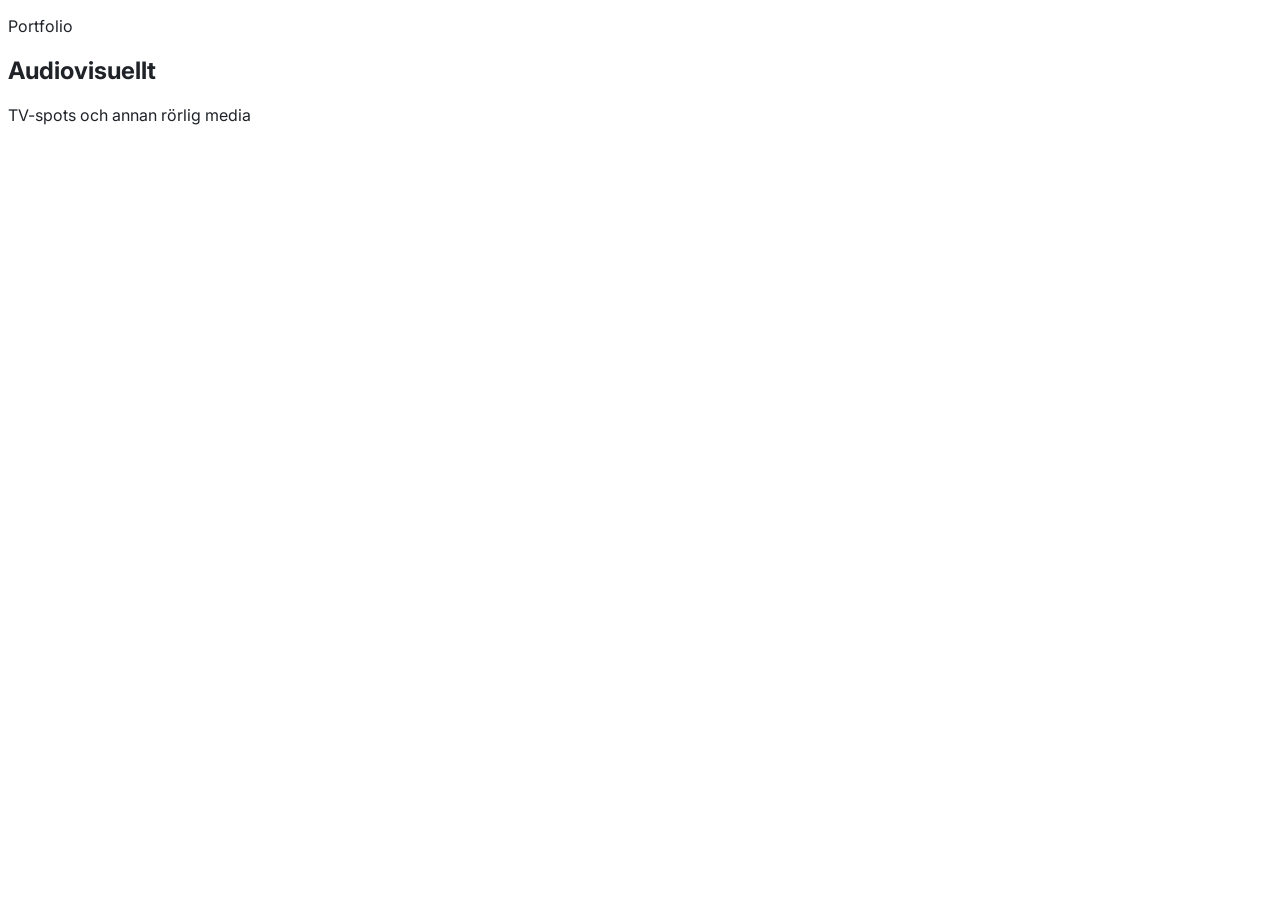
==== audiovisuellt.html @ 68f7f911 "Add files via upload" ====
<!DOCTYPE html>
<html lang="sv">
<head>
<meta charset="UTF-8" />
<meta name="viewport" content="width=device-width, initial-scale=1.0" />
<title>Audiovisuellt | Patxi Barciela</title>
<meta name="description" content="Portfolio: TV-spots och annan rörlig media" />
<link rel="preconnect" href="https://fonts.googleapis.com" />
<link rel="preconnect" href="https://fonts.gstatic.com" crossorigin />
<link href="https://fonts.googleapis.com/css2?family=Inter:wght@400;500;600;700&display=swap" rel="stylesheet" />

<script src="https://cdn.tailwindcss.com"></script>
<script>
  tailwind.config = {
    theme: {
      extend: {
        colors: {
          accent: { DEFAULT: "#0f7d8f", dark: "#0b616f", light: "#e6f3f4" },
          ink: "#1f2328"
        },
        fontFamily: { sans: ["Inter", "ui-sans-serif", "system-ui", "sans-serif"] }
      }
    }
  };
</script>

<link rel="stylesheet" href="css/style.css" />
</head>
<body class="bg-white text-ink antialiased">

<header id="site-header" class="border-b border-gray-100 sticky top-0 bg-white/95 backdrop-blur z-50"></header>

<section class="max-w-6xl mx-auto px-6 pt-16 pb-12">
  <p class="text-accent text-sm font-semibold uppercase tracking-widest mb-3">Portfolio</p>
  <h1 class="text-3xl md:text-4xl font-semibold">Audiovisuellt</h1>
  <p class="text-gray-500 mt-4 max-w-xl">TV-spots och annan rörlig media</p>
</section>

<section class="max-w-6xl mx-auto px-6 pb-24">
  <div id="portfolio-grid" class="grid md:grid-cols-3 gap-8"></div>
</section>

<footer id="site-footer" class="border-t border-gray-100 py-10"></footer>

<div id="lightbox-overlay" class="lightbox-overlay">
  <div class="lightbox-content">
    <button id="lightbox-close" class="lightbox-close" aria-label="Stäng">
      <svg xmlns="http://www.w3.org/2000/svg" class="h-5 w-5" fill="none" viewBox="0 0 24 24" stroke="currentColor" stroke-width="2">
        <path stroke-linecap="round" stroke-linejoin="round" d="M6 18L18 6M6 6l12 12" />
      </svg>
    </button>
    <img id="lightbox-image" src="" alt="" />
    <div id="lightbox-video-wrapper" class="lightbox-video-wrapper hidden">
      <iframe id="lightbox-video" src="" title="Videouppspelning" frameborder="0"
              allow="accelerometer; autoplay; clipboard-write; encrypted-media; gyroscope; picture-in-picture"
              allowfullscreen></iframe>
    </div>
    <p id="lightbox-caption" class="lightbox-caption"></p>
  </div>
</div>

<script src="js/layout.js"></script>
<script src="js/data/audiovisuellt.js"></script>
<script src="js/portfolio-grid.js"></script>
<script src="js/main.js"></script>
</body>
</html>
---- css/style.css ----
/* ==========================================================================
   Estilos personalizados — Portfolio (inspirado en tema Karma)
   Tailwind se encarga del layout/utilidades; aquí solo lo que Tailwind
   puro no resuelve limpiamente (transiciones del lightbox, subrayado
   animado del nav, scrollbar del overlay).
   ========================================================================== */

:root {
  --color-accent: #0f7d8f;      /* Teal principal */
  --color-accent-dark: #0b616f; /* Teal hover/activo */
  --color-ink: #1f2328;         /* Gris casi negro para texto */
  --color-muted: #6b7280;       /* Gris medio para texto secundario */
}

html {
  scroll-behavior: smooth;
}

body {
  font-family: "Inter", ui-sans-serif, system-ui, sans-serif;
  color: var(--color-ink);
}

/* Subrayado animado en los enlaces de navegación */
.nav-link {
  position: relative;
  padding-bottom: 4px;
}

.nav-link::after {
  content: "";
  position: absolute;
  left: 0;
  bottom: 0;
  width: 0%;
  height: 2px;
  background-color: var(--color-accent);
  transition: width 0.25s ease;
}

.nav-link:hover::after {
  width: 100%;
}

.nav-link.is-active {
  color: var(--color-accent-dark);
  font-weight: 600;
}

.nav-link.is-active::after {
  width: 100%;
}

/* Tarjetas de proyecto */
.project-card {
  cursor: pointer;
  transition: transform 0.25s ease, box-shadow 0.25s ease;
}

.project-card:hover {
  transform: translateY(-4px);
  box-shadow: 0 20px 35px -15px rgba(15, 125, 143, 0.25);
}

.project-card img {
  transition: transform 0.4s ease;
}

.project-card:hover img {
  transform: scale(1.04);
}

/* ==========================================================================
   Lightbox
   ========================================================================== */

.lightbox-overlay {
  position: fixed;
  inset: 0;
  background-color: rgba(15, 18, 20, 0.92);
  display: flex;
  align-items: center;
  justify-content: center;
  padding: 1.5rem;
  z-index: 100;
  opacity: 0;
  visibility: hidden;
  transition: opacity 0.25s ease, visibility 0.25s ease;
}

.lightbox-overlay.is-open {
  opacity: 1;
  visibility: visible;
}

.lightbox-content {
  position: relative;
  max-width: 90vw;
  max-height: 85vh;
  transform: scale(0.94);
  transition: transform 0.25s ease;
}

.lightbox-overlay.is-open .lightbox-content {
  transform: scale(1);
}

.lightbox-content img {
  max-width: 90vw;
  max-height: 85vh;
  display: block;
  border-radius: 2px;
  box-shadow: 0 25px 60px rgba(0, 0, 0, 0.5);
}

.lightbox-caption {
  color: #e5e7eb;
  text-align: center;
  margin-top: 0.75rem;
  font-size: 0.875rem;
  letter-spacing: 0.02em;
}

.lightbox-close {
  position: absolute;
  top: -2.75rem;
  right: 0;
  color: #f9fafb;
  width: 2.25rem;
  height: 2.25rem;
  display: flex;
  align-items: center;
  justify-content: center;
  border: 1px solid rgba(249, 250, 251, 0.4);
  border-radius: 9999px;
  transition: background-color 0.2s ease, border-color 0.2s ease;
}

.lightbox-close:hover {
  background-color: var(--color-accent);
  border-color: var(--color-accent);
}

.lightbox-content img.hidden {
  display: none;
}

.lightbox-video-wrapper {
  position: relative;
  width: min(90vw, 960px);
  aspect-ratio: 16 / 9;
}

.lightbox-video-wrapper.hidden {
  display: none;
}

.lightbox-video-wrapper iframe {
  position: absolute;
  inset: 0;
  width: 100%;
  height: 100%;
  border-radius: 2px;
  box-shadow: 0 25px 60px rgba(0, 0, 0, 0.5);
}

/* ==========================================================================
   Ajustes de tamaño — páginas de texto largo
   (Om mig, Utbildning, Erfarenhet)
   ========================================================================== */

/* Titular grande de cada página, un pelín más pequeño */
section.max-w-4xl > h1 {
  font-size: 1.75rem;
}

@media (min-width: 768px) {
  section.max-w-4xl > h1 {
    font-size: 2rem;
  }
}

/* Headers de sección (Examina, Övriga kurser, Datakunskaper), más grandes
   para distinguirse de los items de las listas */
h3.text-accent-dark.uppercase {
  font-size: 1rem;
}

/* Subheaders (Högskolestudier, Yrkesutbildningar), a juego con lo anterior */
h4.font-semibold.mb-3 {
  font-size: 1.0625rem;
}
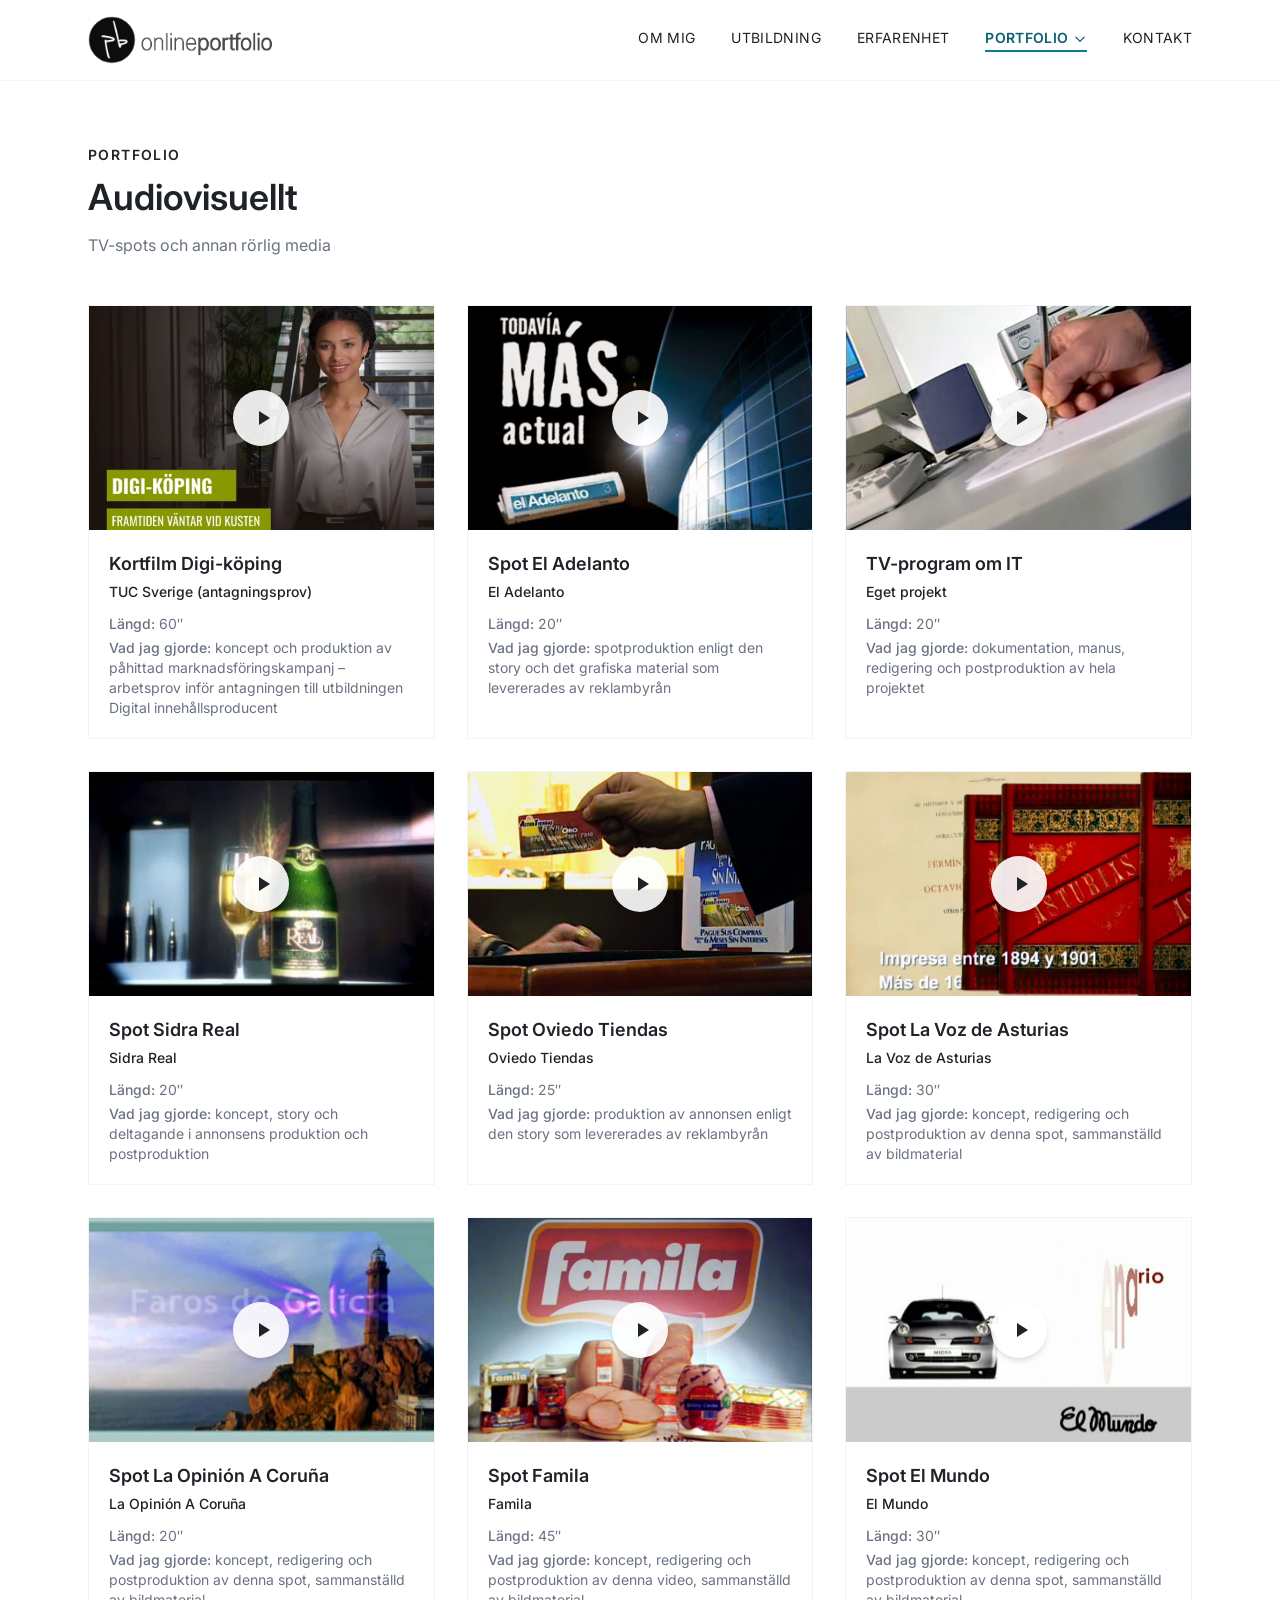
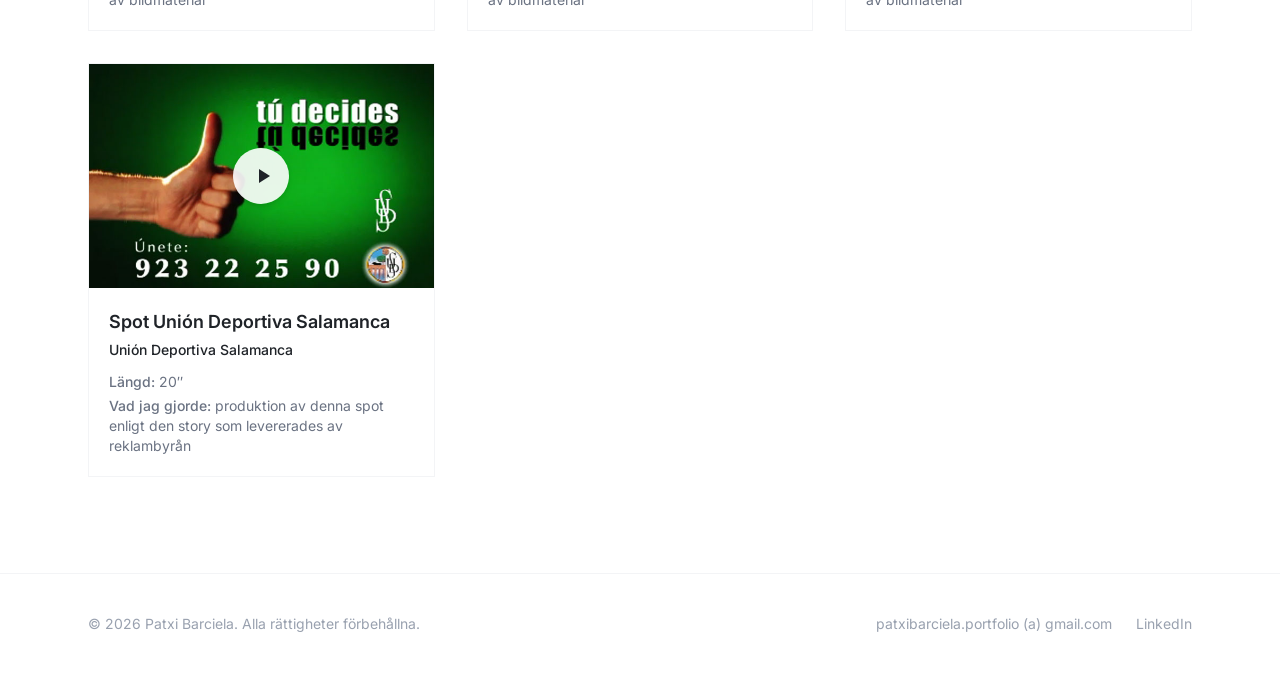
==== commit 262254f3: "Actualizados todos los archivos HTML a CSS estatico" ====
--- a/audiovisuellt.html
+++ b/audiovisuellt.html
@@ -1,67 +1,104 @@
-<!DOCTYPE html>
+<!doctype html>
 <html lang="sv">
-<head>
-<meta charset="UTF-8" />
-<meta name="viewport" content="width=device-width, initial-scale=1.0" />
-<title>Audiovisuellt | Patxi Barciela</title>
-<meta name="description" content="Portfolio: TV-spots och annan rörlig media" />
-<link rel="preconnect" href="https://fonts.googleapis.com" />
-<link rel="preconnect" href="https://fonts.gstatic.com" crossorigin />
-<link href="https://fonts.googleapis.com/css2?family=Inter:wght@400;500;600;700&display=swap" rel="stylesheet" />
+  <head>
+    <meta charset="UTF-8" />
+    <meta name="viewport" content="width=device-width, initial-scale=1.0" />
+    <title>Audiovisuellt | Patxi Barciela</title>
+    <meta
+      name="description"
+      content="Portfolio: TV-spots och annan rörlig media"
+    />
+    <link rel="preconnect" href="https://fonts.googleapis.com" />
+    <link rel="preconnect" href="https://fonts.gstatic.com" crossorigin />
+    <link
+      href="https://fonts.googleapis.com/css2?family=Inter:wght@400;500;600;700&display=swap"
+      rel="stylesheet"
+    />
 
-<script src="https://cdn.tailwindcss.com"></script>
-<script>
-  tailwind.config = {
-    theme: {
-      extend: {
-        colors: {
-          accent: { DEFAULT: "#0f7d8f", dark: "#0b616f", light: "#e6f3f4" },
-          ink: "#1f2328"
+    <link rel="stylesheet" href="./output.css" />
+    <script>
+      tailwind.config = {
+        theme: {
+          extend: {
+            colors: {
+              accent: { DEFAULT: "#0f7d8f", dark: "#0b616f", light: "#e6f3f4" },
+              ink: "#1f2328",
+            },
+            fontFamily: {
+              sans: ["Inter", "ui-sans-serif", "system-ui", "sans-serif"],
+            },
+          },
         },
-        fontFamily: { sans: ["Inter", "ui-sans-serif", "system-ui", "sans-serif"] }
-      }
-    }
-  };
-</script>
+      };
+    </script>
 
-<link rel="stylesheet" href="css/style.css" />
-</head>
-<body class="bg-white text-ink antialiased">
+    <link rel="stylesheet" href="css/style.css" />
+  </head>
+  <body class="bg-white text-ink antialiased">
+    <header
+      id="site-header"
+      class="border-b border-gray-100 sticky top-0 bg-white/95 backdrop-blur z-50"
+    ></header>
 
-<header id="site-header" class="border-b border-gray-100 sticky top-0 bg-white/95 backdrop-blur z-50"></header>
+    <section class="max-w-6xl mx-auto px-6 pt-16 pb-12">
+      <p
+        class="text-accent text-sm font-semibold uppercase tracking-widest mb-3"
+      >
+        Portfolio
+      </p>
+      <h1 class="text-3xl md:text-4xl font-semibold">Audiovisuellt</h1>
+      <p class="text-gray-500 mt-4 max-w-xl">TV-spots och annan rörlig media</p>
+    </section>
 
-<section class="max-w-6xl mx-auto px-6 pt-16 pb-12">
-  <p class="text-accent text-sm font-semibold uppercase tracking-widest mb-3">Portfolio</p>
-  <h1 class="text-3xl md:text-4xl font-semibold">Audiovisuellt</h1>
-  <p class="text-gray-500 mt-4 max-w-xl">TV-spots och annan rörlig media</p>
-</section>
+    <section class="max-w-6xl mx-auto px-6 pb-24">
+      <div id="portfolio-grid" class="grid md:grid-cols-3 gap-8"></div>
+    </section>
 
-<section class="max-w-6xl mx-auto px-6 pb-24">
-  <div id="portfolio-grid" class="grid md:grid-cols-3 gap-8"></div>
-</section>
+    <footer id="site-footer" class="border-t border-gray-100 py-10"></footer>
 
-<footer id="site-footer" class="border-t border-gray-100 py-10"></footer>
+    <div id="lightbox-overlay" class="lightbox-overlay">
+      <div class="lightbox-content">
+        <button id="lightbox-close" class="lightbox-close" aria-label="Stäng">
+          <svg
+            xmlns="http://www.w3.org/2000/svg"
+            class="h-5 w-5"
+            fill="none"
+            viewBox="0 0 24 24"
+            stroke="currentColor"
+            stroke-width="2"
+          >
+            <path
+              stroke-linecap="round"
+              stroke-linejoin="round"
+              d="M6 18L18 6M6 6l12 12"
+            />
+          </svg>
+        </button>
+        <img id="lightbox-image" src="" alt="" />
+        <div id="lightbox-video-wrapper" class="lightbox-video-wrapper hidden">
+          <iframe
+            id="lightbox-video"
+            src=""
+            title="Videouppspelning"
+            frameborder="0"
+            allow="
+              accelerometer;
+              autoplay;
+              clipboard-write;
+              encrypted-media;
+              gyroscope;
+              picture-in-picture;
+            "
+            allowfullscreen
+          ></iframe>
+        </div>
+        <p id="lightbox-caption" class="lightbox-caption"></p>
+      </div>
+    </div>
 
-<div id="lightbox-overlay" class="lightbox-overlay">
-  <div class="lightbox-content">
-    <button id="lightbox-close" class="lightbox-close" aria-label="Stäng">
-      <svg xmlns="http://www.w3.org/2000/svg" class="h-5 w-5" fill="none" viewBox="0 0 24 24" stroke="currentColor" stroke-width="2">
-        <path stroke-linecap="round" stroke-linejoin="round" d="M6 18L18 6M6 6l12 12" />
-      </svg>
-    </button>
-    <img id="lightbox-image" src="" alt="" />
-    <div id="lightbox-video-wrapper" class="lightbox-video-wrapper hidden">
-      <iframe id="lightbox-video" src="" title="Videouppspelning" frameborder="0"
-              allow="accelerometer; autoplay; clipboard-write; encrypted-media; gyroscope; picture-in-picture"
-              allowfullscreen></iframe>
-    </div>
-    <p id="lightbox-caption" class="lightbox-caption"></p>
-  </div>
-</div>
-
-<script src="js/layout.js"></script>
-<script src="js/data/audiovisuellt.js"></script>
-<script src="js/portfolio-grid.js"></script>
-<script src="js/main.js"></script>
-</body>
+    <script src="js/layout.js"></script>
+    <script src="js/data/audiovisuellt.js"></script>
+    <script src="js/portfolio-grid.js"></script>
+    <script src="js/main.js"></script>
+  </body>
 </html>
--- a/output.css
+++ b/output.css
@@ -0,0 +1,2 @@
+/*! tailwindcss v4.3.3 | MIT License | https://tailwindcss.com */
+@layer properties{@supports (((-webkit-hyphens:none)) and (not (margin-trim:inline))) or ((-moz-orient:inline) and (not (color:rgb(from red r g b)))){*,:before,:after,::backdrop{--tw-translate-x:0;--tw-translate-y:0;--tw-translate-z:0;--tw-space-y-reverse:0;--tw-border-style:solid;--tw-leading:initial;--tw-font-weight:initial;--tw-tracking:initial;--tw-shadow:0 0 #0000;--tw-shadow-color:initial;--tw-shadow-alpha:100%;--tw-inset-shadow:0 0 #0000;--tw-inset-shadow-color:initial;--tw-inset-shadow-alpha:100%;--tw-ring-color:initial;--tw-ring-shadow:0 0 #0000;--tw-inset-ring-color:initial;--tw-inset-ring-shadow:0 0 #0000;--tw-ring-inset:initial;--tw-ring-offset-width:0px;--tw-ring-offset-color:#fff;--tw-ring-offset-shadow:0 0 #0000;--tw-backdrop-blur:initial;--tw-backdrop-brightness:initial;--tw-backdrop-contrast:initial;--tw-backdrop-grayscale:initial;--tw-backdrop-hue-rotate:initial;--tw-backdrop-invert:initial;--tw-backdrop-opacity:initial;--tw-backdrop-saturate:initial;--tw-backdrop-sepia:initial;--tw-duration:initial;--tw-scale-x:1;--tw-scale-y:1;--tw-scale-z:1}}}@layer theme{:root,:host{--font-sans:-apple-system, BlinkMacSystemFont, "Segoe UI", Roboto, "Helvetica Neue", "Noto Sans", Arial, sans-serif, "Apple Color Emoji", "Segoe UI Emoji", "Segoe UI Symbol", "Noto Color Emoji";--font-mono:ui-monospace, SFMono-Regular, Menlo, Monaco, Consolas, "Liberation Mono", "Courier New", monospace;--color-red-600:oklch(57.7% .245 27.325);--color-gray-100:oklch(96.7% .003 264.542);--color-gray-200:oklch(92.8% .006 264.531);--color-gray-400:oklch(70.7% .022 261.325);--color-gray-500:oklch(55.1% .027 264.364);--color-gray-600:oklch(44.6% .03 256.802);--color-white:#fff;--spacing:.25rem;--container-lg:32rem;--container-xl:36rem;--container-2xl:42rem;--container-3xl:48rem;--container-4xl:56rem;--container-6xl:72rem;--text-sm:.875rem;--text-sm--line-height:calc(1.25 / .875);--text-base:1rem;--text-base--line-height:calc(1.5 / 1);--text-lg:1.125rem;--text-lg--line-height:calc(1.75 / 1.125);--text-2xl:1.5rem;--text-2xl--line-height:calc(2 / 1.5);--text-3xl:1.875rem;--text-3xl--line-height:calc(2.25 / 1.875);--text-4xl:2.25rem;--text-4xl--line-height:calc(2.5 / 2.25);--text-5xl:3rem;--text-5xl--line-height:1;--font-weight-medium:500;--font-weight-semibold:600;--tracking-normal:0em;--tracking-wide:.025em;--tracking-widest:.1em;--leading-tight:1.25;--leading-relaxed:1.625;--default-transition-duration:.15s;--default-transition-timing-function:cubic-bezier(.4, 0, .2, 1);--default-font-family:var(--font-sans);--default-mono-font-family:var(--font-mono)}}@layer base{*,:after,:before,::backdrop{box-sizing:border-box;border:0 solid;margin:0;padding:0}::file-selector-button{box-sizing:border-box;border:0 solid;margin:0;padding:0}html,:host{-webkit-text-size-adjust:100%;tab-size:4;line-height:1.5;font-family:var(--default-font-family,-apple-system, BlinkMacSystemFont, "Segoe UI", Roboto, "Helvetica Neue", "Noto Sans", Arial, sans-serif, "Apple Color Emoji", "Segoe UI Emoji", "Segoe UI Symbol", "Noto Color Emoji");font-feature-settings:var(--default-font-feature-settings,normal);font-variation-settings:var(--default-font-variation-settings,normal);-webkit-tap-highlight-color:transparent}hr{height:0;color:inherit;border-top-width:1px}abbr:where([title]){-webkit-text-decoration:underline dotted;text-decoration:underline dotted}h1,h2,h3,h4,h5,h6{font-size:inherit;font-weight:inherit}a{color:inherit;-webkit-text-decoration:inherit;-webkit-text-decoration:inherit;-webkit-text-decoration:inherit;text-decoration:inherit}b,strong{font-weight:bolder}code,kbd,samp,pre{font-family:var(--default-mono-font-family,ui-monospace, SFMono-Regular, Menlo, Monaco, Consolas, "Liberation Mono", "Courier New", monospace);font-feature-settings:var(--default-mono-font-feature-settings,normal);font-variation-settings:var(--default-mono-font-variation-settings,normal);font-size:1em}small{font-size:80%}sub,sup{vertical-align:baseline;font-size:75%;line-height:0;position:relative}sub{bottom:-.25em}sup{top:-.5em}table{text-indent:0;border-color:inherit;border-collapse:collapse}:-moz-focusring:where(:not(iframe)){outline:auto}progress{vertical-align:baseline}summary{display:list-item}ol,ul,menu{list-style:none}img,svg,video,canvas,audio,iframe,embed,object{vertical-align:middle;display:block}img,video{max-width:100%;height:auto}button,input,select,optgroup,textarea{font:inherit;font-feature-settings:inherit;font-variation-settings:inherit;letter-spacing:inherit;color:inherit;opacity:1;background-color:#0000;border-radius:0}::file-selector-button{font:inherit;font-feature-settings:inherit;font-variation-settings:inherit;letter-spacing:inherit;color:inherit;opacity:1;background-color:#0000;border-radius:0}:where(select:is([multiple],[size])) optgroup{font-weight:bolder}:where(select:is([multiple],[size])) optgroup option{padding-inline-start:20px}::file-selector-button{margin-inline-end:4px}::placeholder{opacity:1}@supports (not ((-webkit-appearance:-apple-pay-button))) or (contain-intrinsic-size:1px){::placeholder{color:currentColor}@supports (color:color-mix(in lab, red, red)){::placeholder{color:color-mix(in oklab, currentcolor 50%, transparent)}}}textarea{resize:vertical}::-webkit-search-decoration{-webkit-appearance:none}::-webkit-date-and-time-value{min-height:1lh;text-align:inherit}::-webkit-datetime-edit{display:inline-flex}::-webkit-datetime-edit-fields-wrapper{padding:0}::-webkit-datetime-edit{padding-block:0}::-webkit-datetime-edit-year-field{padding-block:0}::-webkit-datetime-edit-month-field{padding-block:0}::-webkit-datetime-edit-day-field{padding-block:0}::-webkit-datetime-edit-hour-field{padding-block:0}::-webkit-datetime-edit-minute-field{padding-block:0}::-webkit-datetime-edit-second-field{padding-block:0}::-webkit-datetime-edit-millisecond-field{padding-block:0}::-webkit-datetime-edit-meridiem-field{padding-block:0}::-webkit-calendar-picker-indicator{line-height:1}:-moz-ui-invalid{box-shadow:none}button,input:where([type=button],[type=reset],[type=submit]){appearance:button}::file-selector-button{appearance:button}::-webkit-inner-spin-button{height:auto}::-webkit-outer-spin-button{height:auto}[hidden]:where(:not([hidden=until-found])){display:none!important}}@layer components;@layer utilities{.invisible{visibility:hidden}.absolute{position:absolute}.relative{position:relative}.sticky{position:sticky}.inset-0{inset:0}.top-0{top:0}.top-full{top:100%}.left-1\/2{left:50%}.z-50{z-index:50}.container{width:100%}@media (min-width:40rem){.container{max-width:40rem}}@media (min-width:48rem){.container{max-width:48rem}}@media (min-width:64rem){.container{max-width:64rem}}@media (min-width:80rem){.container{max-width:80rem}}@media (min-width:96rem){.container{max-width:96rem}}.mx-auto{margin-inline:auto}.mt-0\.5{margin-top:calc(var(--spacing) * .5)}.mt-1{margin-top:var(--spacing)}.mt-2{margin-top:calc(var(--spacing) * 2)}.mt-3{margin-top:calc(var(--spacing) * 3)}.mt-4{margin-top:calc(var(--spacing) * 4)}.mt-8{margin-top:calc(var(--spacing) * 8)}.mt-14{margin-top:calc(var(--spacing) * 14)}.mb-1{margin-bottom:var(--spacing)}.mb-2{margin-bottom:calc(var(--spacing) * 2)}.mb-3{margin-bottom:calc(var(--spacing) * 3)}.mb-4{margin-bottom:calc(var(--spacing) * 4)}.mb-6{margin-bottom:calc(var(--spacing) * 6)}.mb-8{margin-bottom:calc(var(--spacing) * 8)}.mb-10{margin-bottom:calc(var(--spacing) * 10)}.mb-12{margin-bottom:calc(var(--spacing) * 12)}.mb-16{margin-bottom:calc(var(--spacing) * 16)}.ml-1{margin-left:var(--spacing)}.block{display:block}.flex{display:flex}.grid{display:grid}.hidden{display:none}.inline{display:inline}.inline-block{display:inline-block}.aspect-\[4\/3\]{aspect-ratio:4/3}.h-3\.5{height:calc(var(--spacing) * 3.5)}.h-5{height:calc(var(--spacing) * 5)}.h-6{height:calc(var(--spacing) * 6)}.h-12{height:calc(var(--spacing) * 12)}.h-14{height:calc(var(--spacing) * 14)}.h-20{height:calc(var(--spacing) * 20)}.h-56{height:calc(var(--spacing) * 56)}.h-64{height:calc(var(--spacing) * 64)}.h-full{height:100%}.w-3\.5{width:calc(var(--spacing) * 3.5)}.w-5{width:calc(var(--spacing) * 5)}.w-6{width:calc(var(--spacing) * 6)}.w-14{width:calc(var(--spacing) * 14)}.w-64{width:calc(var(--spacing) * 64)}.w-auto{width:auto}.w-full{width:100%}.max-w-2xl{max-width:var(--container-2xl)}.max-w-3xl{max-width:var(--container-3xl)}.max-w-4xl{max-width:var(--container-4xl)}.max-w-6xl{max-width:var(--container-6xl)}.max-w-lg{max-width:var(--container-lg)}.max-w-xl{max-width:var(--container-xl)}.-translate-x-1\/2{--tw-translate-x:calc(calc(1 / 2 * 100%) * -1);translate:var(--tw-translate-x) var(--tw-translate-y)}.translate-y-1{--tw-translate-y:var(--spacing);translate:var(--tw-translate-x) var(--tw-translate-y)}.cursor-pointer{cursor:pointer}.flex-col{flex-direction:column}.items-center{align-items:center}.justify-between{justify-content:space-between}.justify-center{justify-content:center}.justify-end{justify-content:flex-end}.gap-1{gap:var(--spacing)}.gap-4{gap:calc(var(--spacing) * 4)}.gap-6{gap:calc(var(--spacing) * 6)}.gap-8{gap:calc(var(--spacing) * 8)}.gap-9{gap:calc(var(--spacing) * 9)}.gap-14{gap:calc(var(--spacing) * 14)}:where(.space-y-1>:not(:last-child)){--tw-space-y-reverse:0;margin-block-start:calc(var(--spacing) * var(--tw-space-y-reverse));margin-block-end:calc(var(--spacing) * calc(1 - var(--tw-space-y-reverse)))}:where(.space-y-2>:not(:last-child)){--tw-space-y-reverse:0;margin-block-start:calc(calc(var(--spacing) * 2) * var(--tw-space-y-reverse));margin-block-end:calc(calc(var(--spacing) * 2) * calc(1 - var(--tw-space-y-reverse)))}:where(.space-y-3>:not(:last-child)){--tw-space-y-reverse:0;margin-block-start:calc(calc(var(--spacing) * 3) * var(--tw-space-y-reverse));margin-block-end:calc(calc(var(--spacing) * 3) * calc(1 - var(--tw-space-y-reverse)))}:where(.space-y-5>:not(:last-child)){--tw-space-y-reverse:0;margin-block-start:calc(calc(var(--spacing) * 5) * var(--tw-space-y-reverse));margin-block-end:calc(calc(var(--spacing) * 5) * calc(1 - var(--tw-space-y-reverse)))}:where(.space-y-6>:not(:last-child)){--tw-space-y-reverse:0;margin-block-start:calc(calc(var(--spacing) * 6) * var(--tw-space-y-reverse));margin-block-end:calc(calc(var(--spacing) * 6) * calc(1 - var(--tw-space-y-reverse)))}:where(.space-y-8>:not(:last-child)){--tw-space-y-reverse:0;margin-block-start:calc(calc(var(--spacing) * 8) * var(--tw-space-y-reverse));margin-block-end:calc(calc(var(--spacing) * 8) * calc(1 - var(--tw-space-y-reverse)))}.overflow-hidden{overflow:hidden}.rounded-full{border-radius:3.40282e38px}.border{border-style:var(--tw-border-style);border-width:1px}.border-t{border-top-style:var(--tw-border-style);border-top-width:1px}.border-b{border-bottom-style:var(--tw-border-style);border-bottom-width:1px}.border-l-2{border-left-style:var(--tw-border-style);border-left-width:2px}.border-gray-100{border-color:var(--color-gray-100)}.border-gray-200{border-color:var(--color-gray-200)}.bg-white{background-color:var(--color-white)}.bg-white\/90{background-color:#ffffffe6}@supports (color:color-mix(in lab, red, red)){.bg-white\/90{background-color:color-mix(in oklab, var(--color-white) 90%, transparent)}}.bg-white\/95{background-color:#fffffff2}@supports (color:color-mix(in lab, red, red)){.bg-white\/95{background-color:color-mix(in oklab, var(--color-white) 95%, transparent)}}.object-cover{object-fit:cover}.p-2{padding:calc(var(--spacing) * 2)}.p-5{padding:calc(var(--spacing) * 5)}.p-8{padding:calc(var(--spacing) * 8)}.px-4{padding-inline:calc(var(--spacing) * 4)}.px-5{padding-inline:calc(var(--spacing) * 5)}.px-6{padding-inline:calc(var(--spacing) * 6)}.py-2{padding-block:calc(var(--spacing) * 2)}.py-3{padding-block:calc(var(--spacing) * 3)}.py-10{padding-block:calc(var(--spacing) * 10)}.pt-3{padding-top:calc(var(--spacing) * 3)}.pt-4{padding-top:calc(var(--spacing) * 4)}.pt-16{padding-top:calc(var(--spacing) * 16)}.pt-24{padding-top:calc(var(--spacing) * 24)}.pb-6{padding-bottom:calc(var(--spacing) * 6)}.pb-12{padding-bottom:calc(var(--spacing) * 12)}.pb-20{padding-bottom:calc(var(--spacing) * 20)}.pb-24{padding-bottom:calc(var(--spacing) * 24)}.pl-4{padding-left:calc(var(--spacing) * 4)}.pl-6{padding-left:calc(var(--spacing) * 6)}.text-center{text-align:center}.text-2xl{font-size:var(--text-2xl);line-height:var(--tw-leading,var(--text-2xl--line-height))}.text-3xl{font-size:var(--text-3xl);line-height:var(--tw-leading,var(--text-3xl--line-height))}.text-4xl{font-size:var(--text-4xl);line-height:var(--tw-leading,var(--text-4xl--line-height))}.text-base{font-size:var(--text-base);line-height:var(--tw-leading,var(--text-base--line-height))}.text-lg{font-size:var(--text-lg);line-height:var(--tw-leading,var(--text-lg--line-height))}.text-sm{font-size:var(--text-sm);line-height:var(--tw-leading,var(--text-sm--line-height))}.leading-relaxed{--tw-leading:var(--leading-relaxed);line-height:var(--leading-relaxed)}.leading-tight{--tw-leading:var(--leading-tight);line-height:var(--leading-tight)}.font-medium{--tw-font-weight:var(--font-weight-medium);font-weight:var(--font-weight-medium)}.font-semibold{--tw-font-weight:var(--font-weight-semibold);font-weight:var(--font-weight-semibold)}.tracking-normal{--tw-tracking:var(--tracking-normal);letter-spacing:var(--tracking-normal)}.tracking-wide{--tw-tracking:var(--tracking-wide);letter-spacing:var(--tracking-wide)}.tracking-widest{--tw-tracking:var(--tracking-widest);letter-spacing:var(--tracking-widest)}.text-gray-400{color:var(--color-gray-400)}.text-gray-500{color:var(--color-gray-500)}.text-gray-600{color:var(--color-gray-600)}.text-red-600{color:var(--color-red-600)}.text-white{color:var(--color-white)}.text-white\/80{color:#fffc}@supports (color:color-mix(in lab, red, red)){.text-white\/80{color:color-mix(in oklab, var(--color-white) 80%, transparent)}}.normal-case{text-transform:none}.uppercase{text-transform:uppercase}.antialiased{-webkit-font-smoothing:antialiased;-moz-osx-font-smoothing:grayscale}.opacity-0{opacity:0}.opacity-100{opacity:1}.shadow-lg{--tw-shadow:0 10px 15px -3px var(--tw-shadow-color,#0000001a), 0 4px 6px -4px var(--tw-shadow-color,#0000001a);box-shadow:var(--tw-inset-shadow), var(--tw-inset-ring-shadow), var(--tw-ring-offset-shadow), var(--tw-ring-shadow), var(--tw-shadow)}.shadow-md{--tw-shadow:0 4px 6px -1px var(--tw-shadow-color,#0000001a), 0 2px 4px -2px var(--tw-shadow-color,#0000001a);box-shadow:var(--tw-inset-shadow), var(--tw-inset-ring-shadow), var(--tw-ring-offset-shadow), var(--tw-ring-shadow), var(--tw-shadow)}.backdrop-blur{--tw-backdrop-blur:blur(8px);-webkit-backdrop-filter:var(--tw-backdrop-blur,) var(--tw-backdrop-brightness,) var(--tw-backdrop-contrast,) var(--tw-backdrop-grayscale,) var(--tw-backdrop-hue-rotate,) var(--tw-backdrop-invert,) var(--tw-backdrop-opacity,) var(--tw-backdrop-saturate,) var(--tw-backdrop-sepia,);backdrop-filter:var(--tw-backdrop-blur,) var(--tw-backdrop-brightness,) var(--tw-backdrop-contrast,) var(--tw-backdrop-grayscale,) var(--tw-backdrop-hue-rotate,) var(--tw-backdrop-invert,) var(--tw-backdrop-opacity,) var(--tw-backdrop-saturate,) var(--tw-backdrop-sepia,)}.transition-all{transition-property:all;transition-timing-function:var(--tw-ease,var(--default-transition-timing-function));transition-duration:var(--tw-duration,var(--default-transition-duration))}.transition-colors{transition-property:color,background-color,border-color,outline-color,text-decoration-color,fill,stroke,--tw-gradient-from,--tw-gradient-via,--tw-gradient-to;transition-timing-function:var(--tw-ease,var(--default-transition-timing-function));transition-duration:var(--tw-duration,var(--default-transition-duration))}.transition-opacity{transition-property:opacity;transition-timing-function:var(--tw-ease,var(--default-transition-timing-function));transition-duration:var(--tw-duration,var(--default-transition-duration))}.transition-transform{transition-property:transform,translate,scale,rotate;transition-timing-function:var(--tw-ease,var(--default-transition-timing-function));transition-duration:var(--tw-duration,var(--default-transition-duration))}.duration-200{--tw-duration:.2s;transition-duration:.2s}.duration-500{--tw-duration:.5s;transition-duration:.5s}.duration-700{--tw-duration:.7s;transition-duration:.7s}@media (hover:hover){.group-hover\:visible:is(:where(.group):hover *){visibility:visible}.group-hover\:translate-y-0:is(:where(.group):hover *){--tw-translate-y:0px;translate:var(--tw-translate-x) var(--tw-translate-y)}.group-hover\:scale-105:is(:where(.group):hover *){--tw-scale-x:105%;--tw-scale-y:105%;--tw-scale-z:105%;scale:var(--tw-scale-x) var(--tw-scale-y)}.group-hover\:opacity-100:is(:where(.group):hover *){opacity:1}}.focus\:outline-none:focus{--tw-outline-style:none;outline-style:none}.disabled\:opacity-60:disabled{opacity:.6}@media (min-width:48rem){.md\:block{display:block}.md\:flex{display:flex}.md\:hidden{display:none}.md\:grid-cols-2{grid-template-columns:repeat(2,minmax(0,1fr))}.md\:grid-cols-3{grid-template-columns:repeat(3,minmax(0,1fr))}.md\:flex-row{flex-direction:row}.md\:text-4xl{font-size:var(--text-4xl);line-height:var(--tw-leading,var(--text-4xl--line-height))}.md\:text-5xl{font-size:var(--text-5xl);line-height:var(--tw-leading,var(--text-5xl--line-height))}}}@property --tw-translate-x{syntax:"*";inherits:false;initial-value:0}@property --tw-translate-y{syntax:"*";inherits:false;initial-value:0}@property --tw-translate-z{syntax:"*";inherits:false;initial-value:0}@property --tw-space-y-reverse{syntax:"*";inherits:false;initial-value:0}@property --tw-border-style{syntax:"*";inherits:false;initial-value:solid}@property --tw-leading{syntax:"*";inherits:false}@property --tw-font-weight{syntax:"*";inherits:false}@property --tw-tracking{syntax:"*";inherits:false}@property --tw-shadow{syntax:"*";inherits:false;initial-value:0 0 #0000}@property --tw-shadow-color{syntax:"*";inherits:false}@property --tw-shadow-alpha{syntax:"<percentage>";inherits:false;initial-value:100%}@property --tw-inset-shadow{syntax:"*";inherits:false;initial-value:0 0 #0000}@property --tw-inset-shadow-color{syntax:"*";inherits:false}@property --tw-inset-shadow-alpha{syntax:"<percentage>";inherits:false;initial-value:100%}@property --tw-ring-color{syntax:"*";inherits:false}@property --tw-ring-shadow{syntax:"*";inherits:false;initial-value:0 0 #0000}@property --tw-inset-ring-color{syntax:"*";inherits:false}@property --tw-inset-ring-shadow{syntax:"*";inherits:false;initial-value:0 0 #0000}@property --tw-ring-inset{syntax:"*";inherits:false}@property --tw-ring-offset-width{syntax:"<length>";inherits:false;initial-value:0}@property --tw-ring-offset-color{syntax:"*";inherits:false;initial-value:#fff}@property --tw-ring-offset-shadow{syntax:"*";inherits:false;initial-value:0 0 #0000}@property --tw-backdrop-blur{syntax:"*";inherits:false}@property --tw-backdrop-brightness{syntax:"*";inherits:false}@property --tw-backdrop-contrast{syntax:"*";inherits:false}@property --tw-backdrop-grayscale{syntax:"*";inherits:false}@property --tw-backdrop-hue-rotate{syntax:"*";inherits:false}@property --tw-backdrop-invert{syntax:"*";inherits:false}@property --tw-backdrop-opacity{syntax:"*";inherits:false}@property --tw-backdrop-saturate{syntax:"*";inherits:false}@property --tw-backdrop-sepia{syntax:"*";inherits:false}@property --tw-duration{syntax:"*";inherits:false}@property --tw-scale-x{syntax:"*";inherits:false;initial-value:1}@property --tw-scale-y{syntax:"*";inherits:false;initial-value:1}@property --tw-scale-z{syntax:"*";inherits:false;initial-value:1}
--- a/css/style.css
+++ b/css/style.css
@@ -190,3 +190,11 @@
 h4.font-semibold.mb-3 {
   font-size: 1.0625rem;
 }
+
+/* Nota de privacidad bajo el formulario de contacto */
+.form-note {
+  font-size: 0.75rem;
+  color: var(--color-muted);
+  line-height: 1.5;
+  margin-top: 0.5rem;
+}
